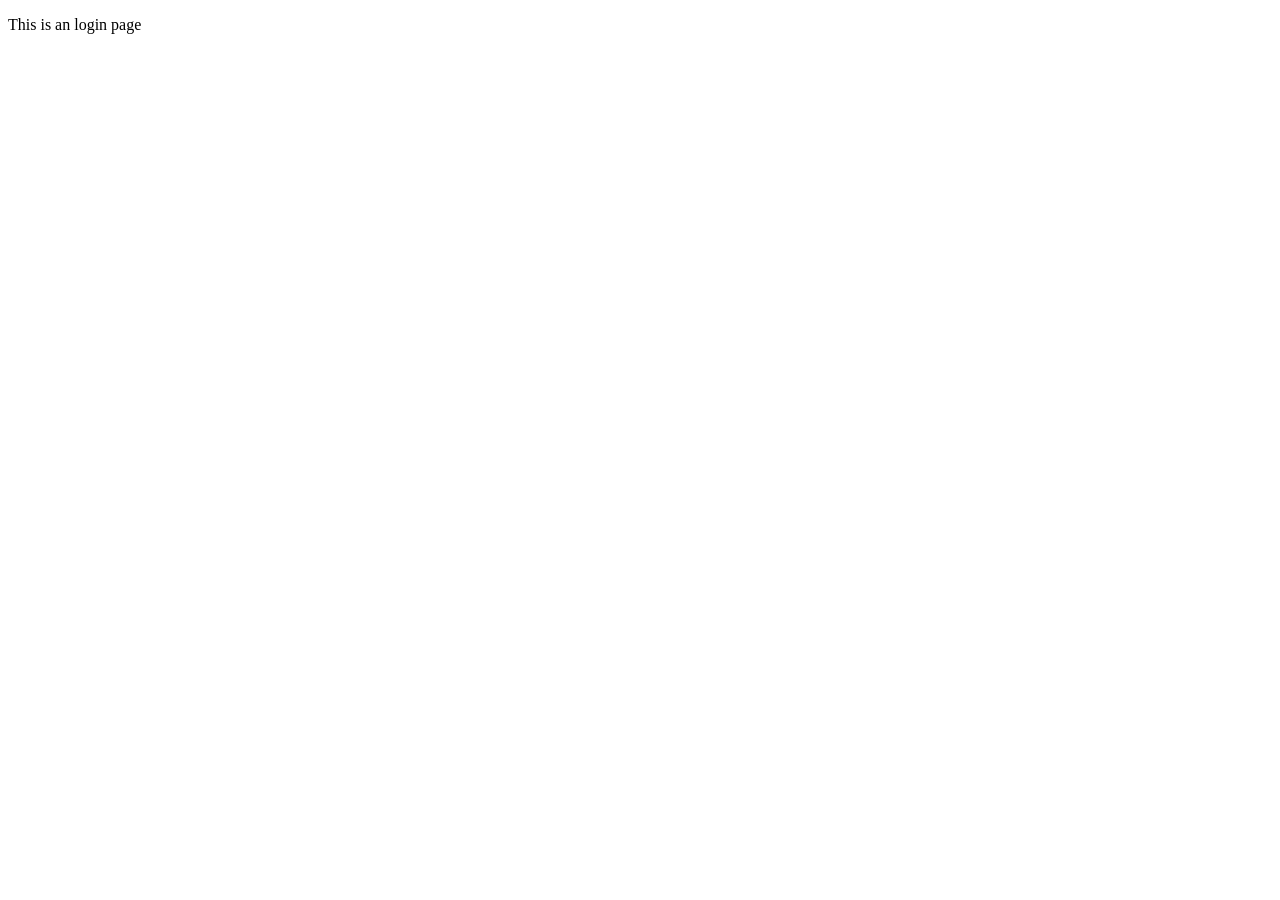
==== traveloop/traveloop/templates/login.html @ b4f46c21 "Add folder template And html files connected" ====
<!DOCTYPE html>
<html lang="en">
<head>
    <meta charset="UTF-8">
    <meta name="viewport" content="width=device-width, initial-scale=1.0">
    <title>Document</title>
</head>
<body>
    <p>This is an login page
        
    </p>
</body>
</html>
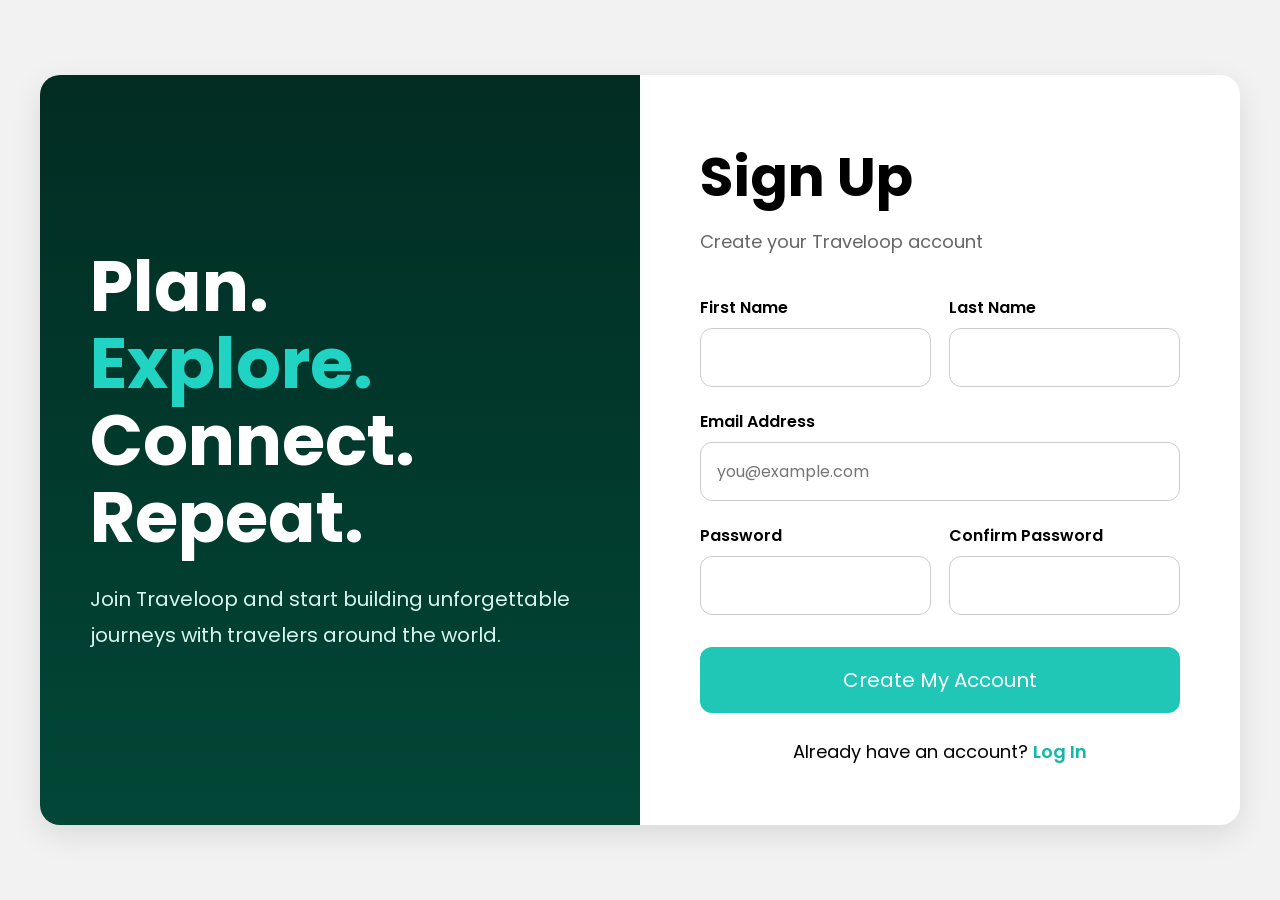
==== commit 9c13ccbd: "Add code index" ====
--- a/traveloop/traveloop/templates/login.html
+++ b/traveloop/traveloop/templates/login.html
@@ -1,13 +1,325 @@
 <!DOCTYPE html>
 <html lang="en">
 <head>
-    <meta charset="UTF-8">
-    <meta name="viewport" content="width=device-width, initial-scale=1.0">
-    <title>Document</title>
+  <meta charset="UTF-8" />
+  <meta name="viewport" content="width=device-width, initial-scale=1.0"/>
+  <title>Traveloop Sign Up</title>
+
+  <link rel="preconnect" href="https://fonts.googleapis.com">
+  <link rel="preconnect" href="https://fonts.gstatic.com" crossorigin>
+  <link href="https://fonts.googleapis.com/css2?family=Poppins:wght@300;400;500;600;700&display=swap" rel="stylesheet">
+
+  <style>
+
+    *{
+      margin:0;
+      padding:0;
+      box-sizing:border-box;
+      font-family:'Poppins',sans-serif;
+    }
+
+    body{
+      background:#f2f2f2;
+      display:flex;
+      justify-content:center;
+      align-items:center;
+      min-height:100vh;
+      padding:20px;
+    }
+
+    .container{
+      width:100%;
+      max-width:1200px;
+      background:white;
+      border-radius:20px;
+      overflow:hidden;
+      display:grid;
+      grid-template-columns:1fr 1fr;
+      box-shadow:0 10px 30px rgba(0,0,0,0.1);
+    }
+
+    /* LEFT SIDE */
+
+    .left{
+      background:linear-gradient(180deg,#022c22,#014737);
+      color:white;
+      padding:60px 50px;
+      display:flex;
+      flex-direction:column;
+      justify-content:center;
+    }
+
+    .left h1{
+      font-size:70px;
+      line-height:1.1;
+      margin-bottom:25px;
+      font-weight:700;
+    }
+
+    .left span{
+      color:#20d3c2;
+    }
+
+    .left p{
+      font-size:20px;
+      line-height:1.8;
+      color:#d7f5f2;
+    }
+
+    /* RIGHT SIDE */
+
+    .right{
+      padding:60px;
+    }
+
+    .right h2{
+      font-size:55px;
+      margin-bottom:10px;
+    }
+
+    .subtitle{
+      color:#666;
+      margin-bottom:40px;
+      font-size:18px;
+    }
+
+    .form-group{
+      margin-bottom:22px;
+    }
+
+    label{
+      display:block;
+      margin-bottom:8px;
+      font-weight:600;
+    }
+
+    input{
+      width:100%;
+      padding:16px;
+      border:1px solid #ccc;
+      border-radius:12px;
+      font-size:16px;
+      outline:none;
+    }
+
+    input:focus{
+      border-color:#14b8a6;
+    }
+
+    .row{
+      display:grid;
+      grid-template-columns:1fr 1fr;
+      gap:18px;
+    }
+
+    .btn{
+      width:100%;
+      padding:18px;
+      border:none;
+      border-radius:12px;
+      background:#20c7b7;
+      color:white;
+      font-size:20px;
+      cursor:pointer;
+      margin-top:10px;
+      transition:0.3s;
+    }
+
+    .btn:hover{
+      background:#0ea596;
+    }
+
+    .error{
+      color:red;
+      font-size:14px;
+      margin-top:6px;
+      display:none;
+    }
+
+    .bottom-text{
+      text-align:center;
+      margin-top:25px;
+      font-size:18px;
+    }
+
+    .bottom-text a{
+      color:#14b8a6;
+      text-decoration:none;
+      font-weight:600;
+    }
+
+    @media(max-width:900px){
+
+      .container{
+        grid-template-columns:1fr;
+      }
+
+      .left{
+        display:none;
+      }
+
+      .right{
+        padding:40px 25px;
+      }
+
+      .right h2{
+        font-size:42px;
+      }
+
+      .row{
+        grid-template-columns:1fr;
+      }
+    }
+
+  </style>
 </head>
 <body>
-    <p>This is an login page
-        
-    </p>
+
+  <div class="container">
+
+    <!-- LEFT -->
+    <div class="left">
+      <h1>
+        Plan.<br>
+        <span>Explore.</span><br>
+        Connect.<br>
+        Repeat.
+      </h1>
+
+      <p>
+        Join Traveloop and start building unforgettable journeys with travelers around the world.
+      </p>
+    </div>
+
+    <!-- RIGHT -->
+    <div class="right">
+
+      <h2>Sign Up</h2>
+      <p class="subtitle">Create your Traveloop account</p>
+
+      <form id="signupForm">
+
+        <div class="row">
+
+          <div class="form-group">
+            <label>First Name</label>
+            <input type="text" id="firstName" required>
+          </div>
+
+          <div class="form-group">
+            <label>Last Name</label>
+            <input type="text" id="lastName" required>
+          </div>
+
+        </div>
+
+        <div class="form-group">
+          <label>Email Address</label>
+          <input type="text" id="email" placeholder="you@example.com">
+
+          <div class="error" id="emailError">
+            Invalid email address
+          </div>
+        </div>
+
+        <div class="row">
+
+          <div class="form-group">
+            <label>Password</label>
+            <input type="password" id="password">
+
+            <div class="error" id="passwordError">
+              Password must contain:
+              8 characters, uppercase, lowercase,
+              number and special character
+            </div>
+          </div>
+
+          <div class="form-group">
+            <label>Confirm Password</label>
+            <input type="password" id="confirmPassword">
+
+            <div class="error" id="confirmError">
+              Passwords do not match
+            </div>
+          </div>
+
+        </div>
+
+        <button type="submit" class="btn">
+          Create My Account
+        </button>
+
+      </form>
+
+      <div class="bottom-text">
+        Already have an account?
+        <a href="login.html">Log In</a>
+      </div>
+
+    </div>
+
+  </div>
+
+  <script>
+
+    const form = document.getElementById("signupForm");
+
+    form.addEventListener("submit", function(e){
+
+      e.preventDefault();
+
+      const email = document.getElementById("email").value.trim();
+      const password = document.getElementById("password").value;
+      const confirmPassword = document.getElementById("confirmPassword").value;
+
+      const emailError = document.getElementById("emailError");
+      const passwordError = document.getElementById("passwordError");
+      const confirmError = document.getElementById("confirmError");
+
+      // Hide old errors
+      emailError.style.display = "none";
+      passwordError.style.display = "none";
+      confirmError.style.display = "none";
+
+      let valid = true;
+
+      // EMAIL VALIDATION
+      const emailPattern =
+      /^[^\s@]+@[^\s@]+\.[^\s@]+$/;
+
+      if(!emailPattern.test(email)){
+        emailError.style.display = "block";
+        valid = false;
+      }
+
+      // PASSWORD VALIDATION
+      const passwordPattern =
+      /^(?=.*[a-z])(?=.*[A-Z])(?=.*\d)(?=.*[@$!%*?&])[A-Za-z\d@$!%*?&]{8,}$/;
+
+      if(!passwordPattern.test(password)){
+        passwordError.style.display = "block";
+        valid = false;
+      }
+
+      // CONFIRM PASSWORD
+      if(password !== confirmPassword){
+        confirmError.style.display = "block";
+        valid = false;
+      }
+
+      // IF EVERYTHING IS CORRECT
+      if(valid){
+
+        alert("Account Created Successfully!");
+
+        // GO TO HOME PAGE
+        window.location.href = "index.html";
+      }
+
+    });
+
+  </script>
+
 </body>
 </html>
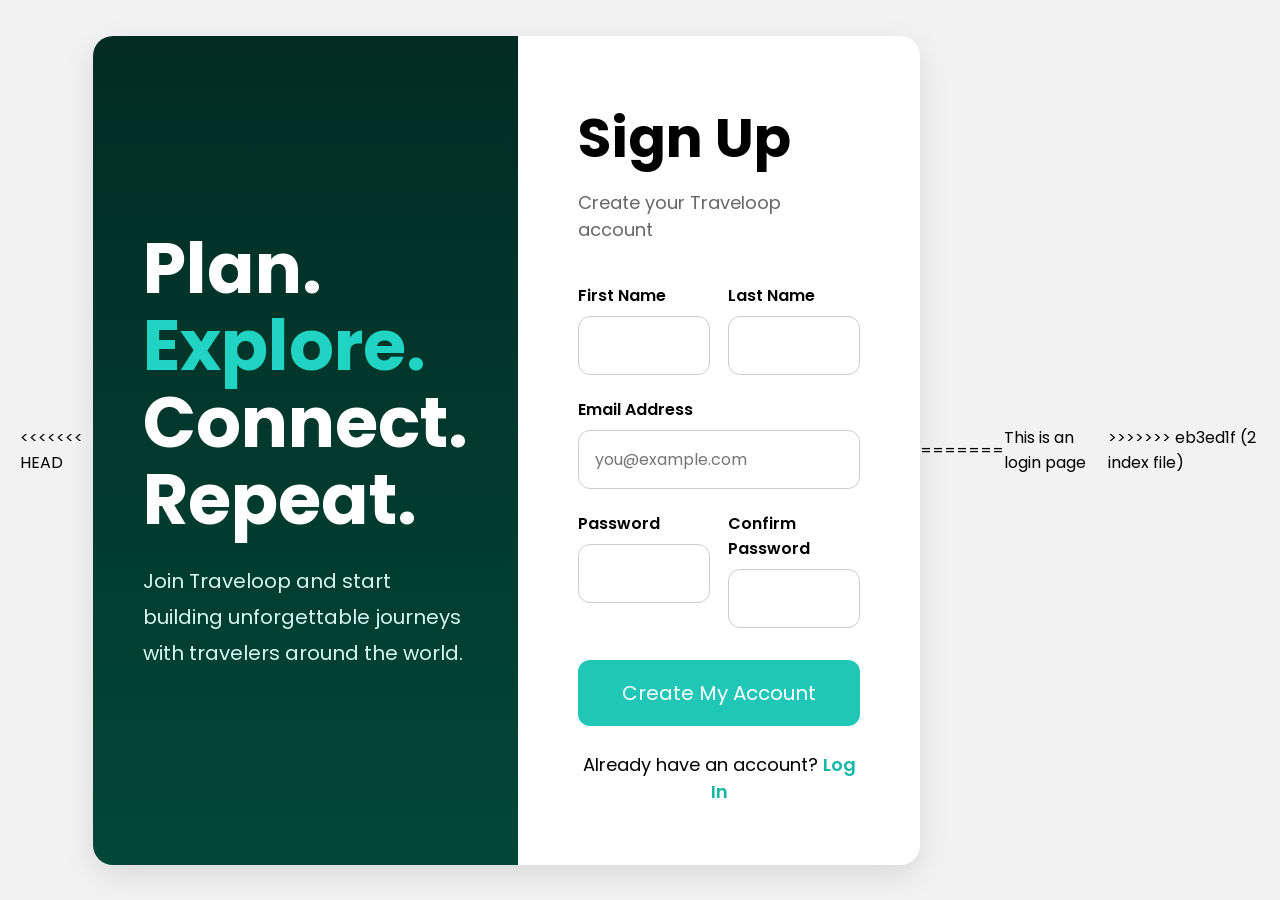
==== commit d2ea09b7: "2 index file" ====
--- a/traveloop/traveloop/templates/login.html
+++ b/traveloop/traveloop/templates/login.html
@@ -174,6 +174,7 @@
   </style>
 </head>
 <body>
+<<<<<<< HEAD
 
   <div class="container">
 
@@ -321,5 +322,8 @@
 
   </script>
 
+=======
+    <p>This is an login page</p>
+>>>>>>> eb3ed1f (2 index file)
 </body>
 </html>
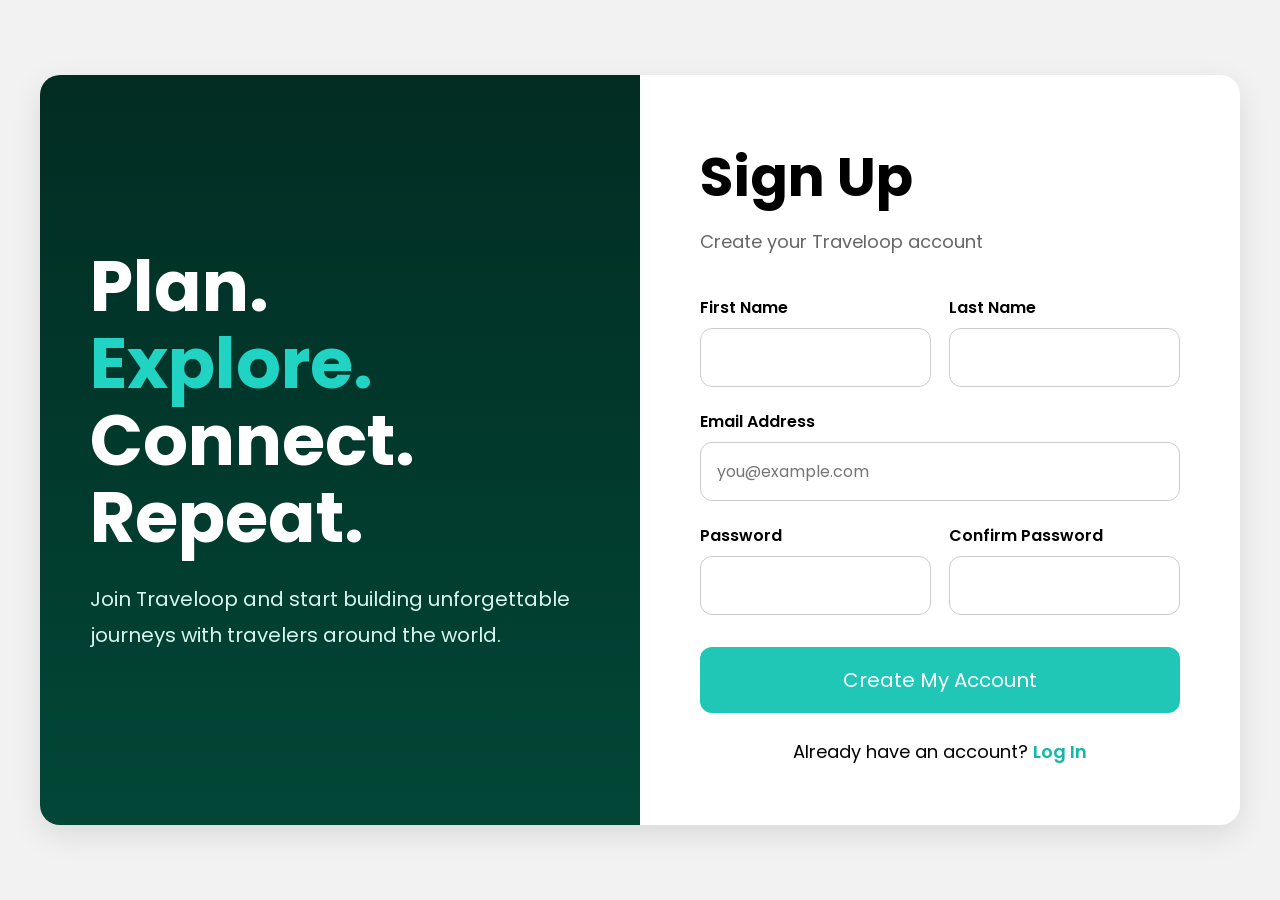
==== commit c7910575: "final" ====
--- a/traveloop/traveloop/templates/login.html
+++ b/traveloop/traveloop/templates/login.html
@@ -38,7 +38,7 @@
       box-shadow:0 10px 30px rgba(0,0,0,0.1);
     }
 
-    /* LEFT SIDE */
+    
 
     .left{
       background:linear-gradient(180deg,#022c22,#014737);
@@ -66,7 +66,7 @@
       color:#d7f5f2;
     }
 
-    /* RIGHT SIDE */
+  
 
     .right{
       padding:60px;
@@ -174,11 +174,11 @@
   </style>
 </head>
 <body>
-<<<<<<< HEAD
+
 
   <div class="container">
 
-    <!-- LEFT -->
+    
     <div class="left">
       <h1>
         Plan.<br>
@@ -192,7 +192,7 @@
       </p>
     </div>
 
-    <!-- RIGHT -->
+  
     <div class="right">
 
       <h2>Sign Up</h2>
@@ -278,14 +278,14 @@
       const passwordError = document.getElementById("passwordError");
       const confirmError = document.getElementById("confirmError");
 
-      // Hide old errors
+      
       emailError.style.display = "none";
       passwordError.style.display = "none";
       confirmError.style.display = "none";
 
       let valid = true;
 
-      // EMAIL VALIDATION
+      
       const emailPattern =
       /^[^\s@]+@[^\s@]+\.[^\s@]+$/;
 
@@ -294,7 +294,7 @@
         valid = false;
       }
 
-      // PASSWORD VALIDATION
+      
       const passwordPattern =
       /^(?=.*[a-z])(?=.*[A-Z])(?=.*\d)(?=.*[@$!%*?&])[A-Za-z\d@$!%*?&]{8,}$/;
 
@@ -303,27 +303,23 @@
         valid = false;
       }
 
-      // CONFIRM PASSWORD
+      
       if(password !== confirmPassword){
         confirmError.style.display = "block";
         valid = false;
       }
 
-      // IF EVERYTHING IS CORRECT
+      
       if(valid){
 
         alert("Account Created Successfully!");
 
-        // GO TO HOME PAGE
+      
         window.location.href = "index.html";
       }
 
     });
 
   </script>
-
-=======
-    <p>This is an login page</p>
->>>>>>> eb3ed1f (2 index file)
 </body>
 </html>
